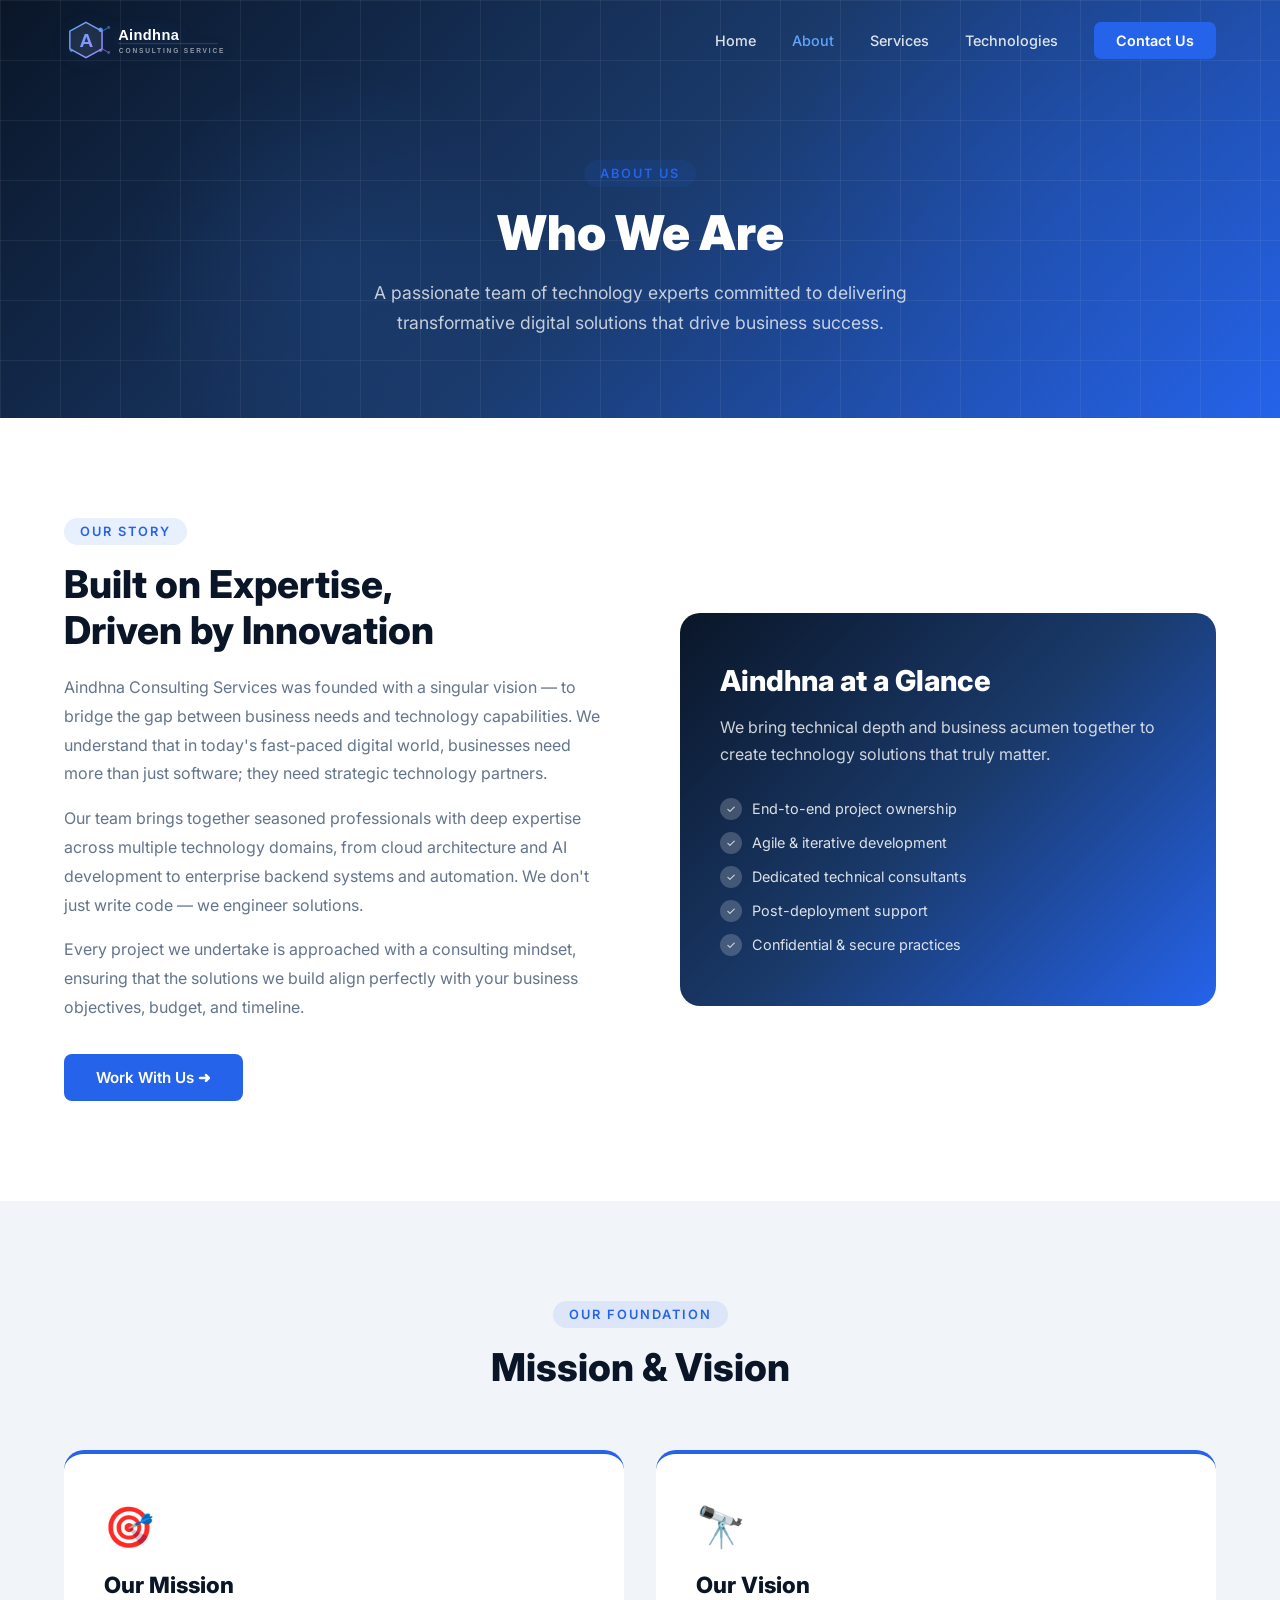
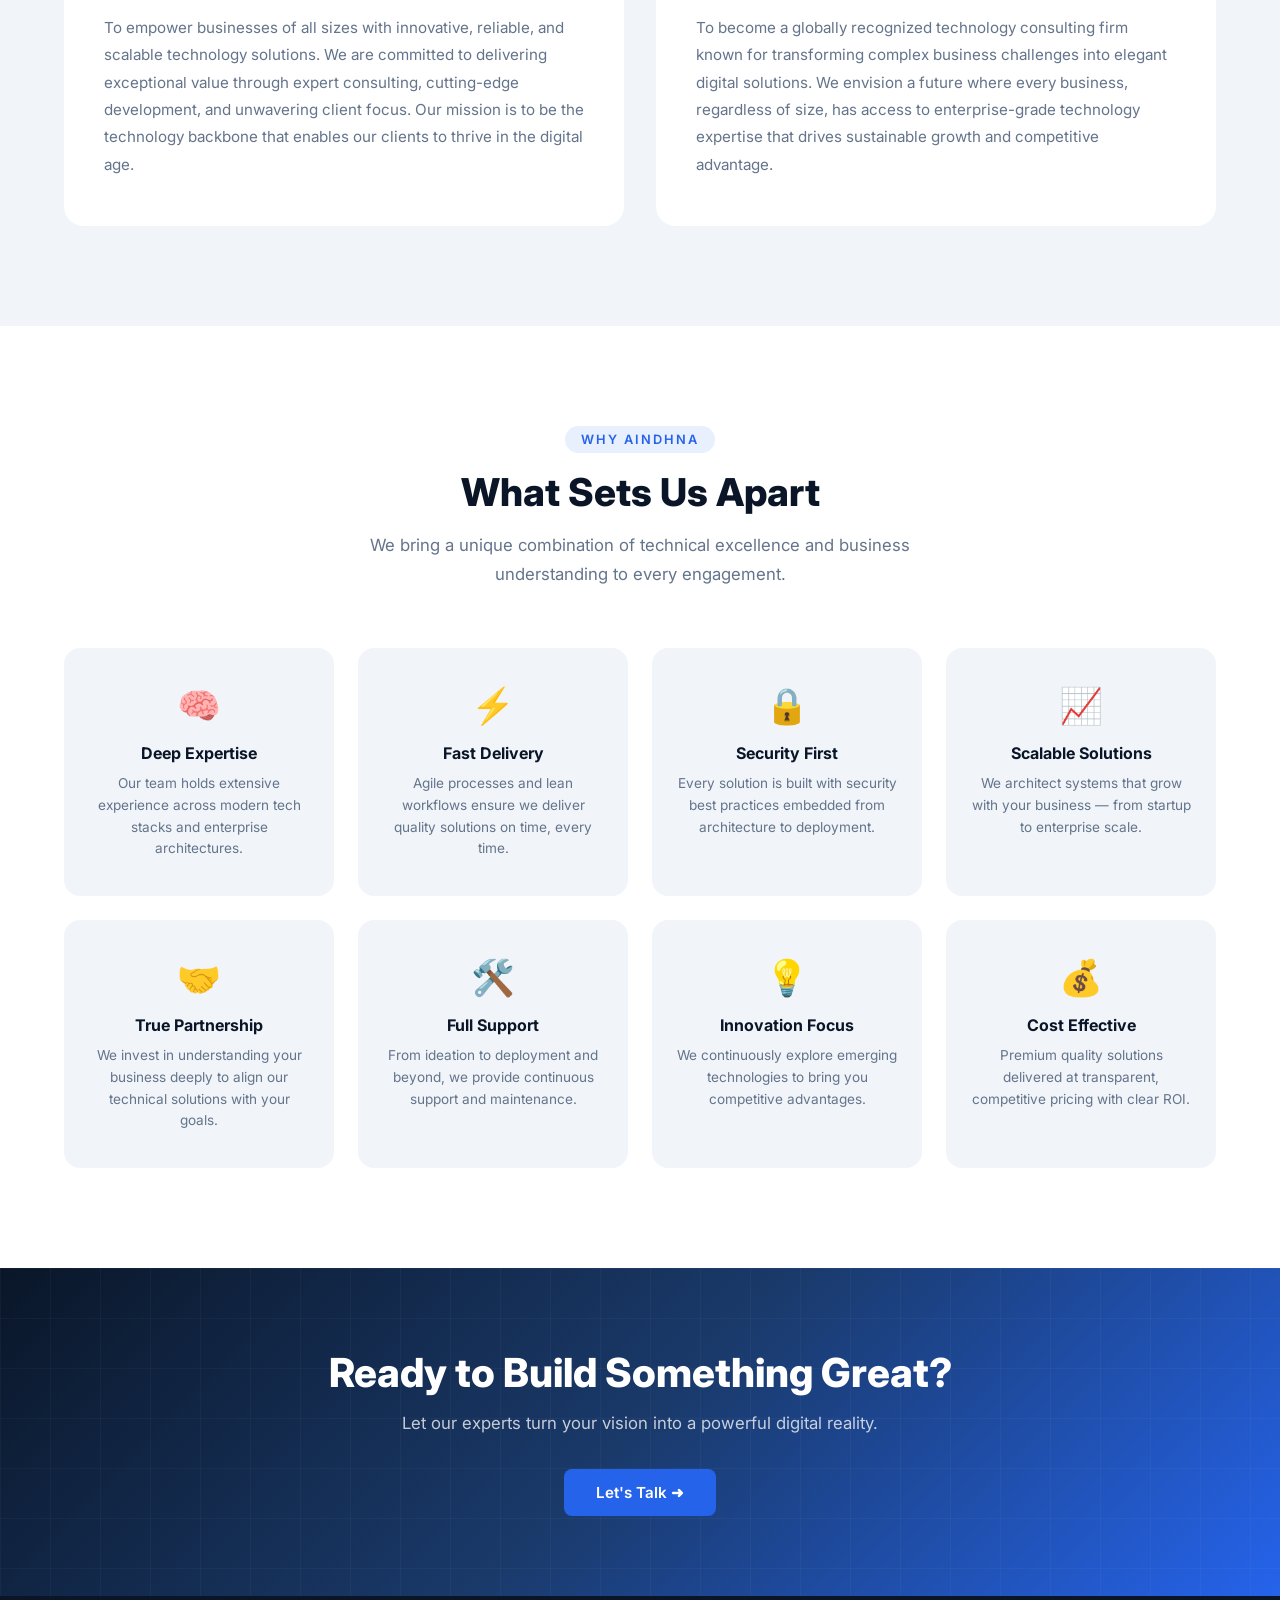
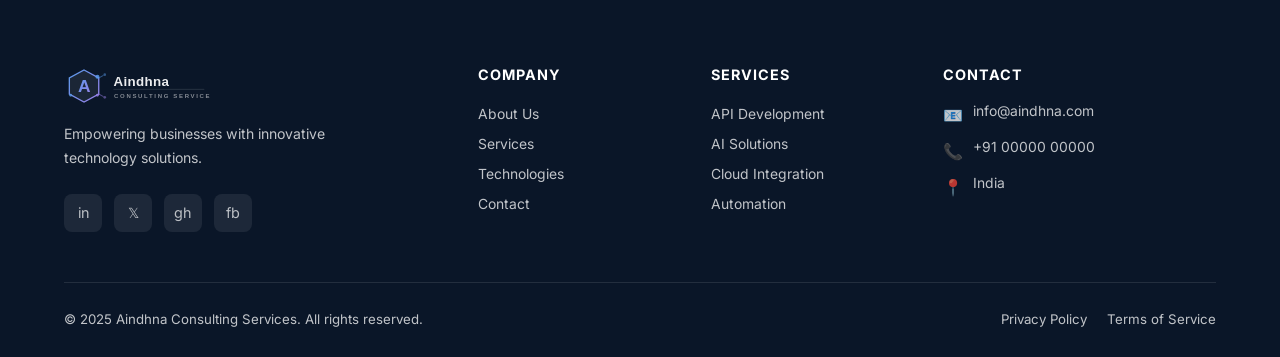
==== about.html @ 1a95ed6a "Deploy Aindhna website" ====
<!DOCTYPE html>
<html lang="en">
<head>
  <meta charset="UTF-8" />
  <meta name="viewport" content="width=device-width, initial-scale=1.0" />
  <title>About Us — Aindhna Consulting Services</title>
  <link rel="stylesheet" href="css/styles.css" />
  <link href="https://fonts.googleapis.com/css2?family=Inter:wght@400;500;600;700;800;900&display=swap" rel="stylesheet" />
</head>
<body>

<nav class="navbar" id="navbar">
  <div class="nav-container">
    <a href="index.html" class="logo">
      <img src="images/logo-white.svg" alt="Aindhna Consulting Services" class="logo-img" />
    </a>
    <ul class="nav-links">
      <li><a href="index.html">Home</a></li>
      <li><a href="about.html">About</a></li>
      <li><a href="services.html">Services</a></li>
      <li><a href="technologies.html">Technologies</a></li>
      <li><a href="contact.html" class="nav-cta">Contact Us</a></li>
    </ul>
    <div class="hamburger" id="hamburger"><span></span><span></span><span></span></div>
  </div>
</nav>

<div class="mobile-nav" id="mobileNav">
  <button class="mobile-close" id="mobileClose">✕</button>
  <a href="index.html">Home</a>
  <a href="about.html">About</a>
  <a href="services.html">Services</a>
  <a href="technologies.html">Technologies</a>
  <a href="contact.html">Contact Us</a>
</div>

<!-- Page Hero -->
<section class="page-hero">
  <div class="hero-bg"><div class="grid-overlay"></div></div>
  <div class="container">
    <div class="page-hero-content">
      <div class="section-tag">About Us</div>
      <h1>Who We Are</h1>
      <p>A passionate team of technology experts committed to delivering transformative digital solutions that drive business success.</p>
    </div>
  </div>
</section>

<!-- Company Overview -->
<section class="about-overview">
  <div class="container">
    <div class="overview-grid">
      <div class="overview-text fade-up">
        <div class="section-tag">Our Story</div>
        <h2 class="section-title">Built on Expertise,<br/>Driven by Innovation</h2>
        <p>Aindhna Consulting Services was founded with a singular vision — to bridge the gap between business needs and technology capabilities. We understand that in today's fast-paced digital world, businesses need more than just software; they need strategic technology partners.</p>
        <p>Our team brings together seasoned professionals with deep expertise across multiple technology domains, from cloud architecture and AI development to enterprise backend systems and automation. We don't just write code — we engineer solutions.</p>
        <p>Every project we undertake is approached with a consulting mindset, ensuring that the solutions we build align perfectly with your business objectives, budget, and timeline.</p>
        <div style="margin-top: 32px;">
          <a href="contact.html" class="btn-primary">Work With Us ➜</a>
        </div>
      </div>
      <div class="fade-up">
        <div class="about-img-card">
          <h3>Aindhna at a Glance</h3>
          <p>We bring technical depth and business acumen together to create technology solutions that truly matter.</p>
          <div class="about-features">
            <div class="about-feature"><div class="check">✓</div> End-to-end project ownership</div>
            <div class="about-feature"><div class="check">✓</div> Agile & iterative development</div>
            <div class="about-feature"><div class="check">✓</div> Dedicated technical consultants</div>
            <div class="about-feature"><div class="check">✓</div> Post-deployment support</div>
            <div class="about-feature"><div class="check">✓</div> Confidential & secure practices</div>
          </div>
        </div>
      </div>
    </div>
  </div>
</section>

<!-- Mission & Vision -->
<section class="mission-vision">
  <div class="container">
    <div class="section-header fade-up">
      <div class="section-tag">Our Foundation</div>
      <h2 class="section-title">Mission & Vision</h2>
    </div>
    <div class="mv-grid">
      <div class="mv-card fade-up">
        <div class="mv-icon">🎯</div>
        <h3>Our Mission</h3>
        <p>To empower businesses of all sizes with innovative, reliable, and scalable technology solutions. We are committed to delivering exceptional value through expert consulting, cutting-edge development, and unwavering client focus. Our mission is to be the technology backbone that enables our clients to thrive in the digital age.</p>
      </div>
      <div class="mv-card fade-up">
        <div class="mv-icon">🔭</div>
        <h3>Our Vision</h3>
        <p>To become a globally recognized technology consulting firm known for transforming complex business challenges into elegant digital solutions. We envision a future where every business, regardless of size, has access to enterprise-grade technology expertise that drives sustainable growth and competitive advantage.</p>
      </div>
    </div>
  </div>
</section>

<!-- Why Choose Us -->
<section class="why-choose">
  <div class="container">
    <div class="section-header fade-up">
      <div class="section-tag">Why Aindhna</div>
      <h2 class="section-title">What Sets Us Apart</h2>
      <p class="section-subtitle" style="margin:0 auto;">We bring a unique combination of technical excellence and business understanding to every engagement.</p>
    </div>
    <div class="why-grid">
      <div class="why-card fade-up">
        <div class="why-icon">🧠</div>
        <h4>Deep Expertise</h4>
        <p>Our team holds extensive experience across modern tech stacks and enterprise architectures.</p>
      </div>
      <div class="why-card fade-up">
        <div class="why-icon">⚡</div>
        <h4>Fast Delivery</h4>
        <p>Agile processes and lean workflows ensure we deliver quality solutions on time, every time.</p>
      </div>
      <div class="why-card fade-up">
        <div class="why-icon">🔒</div>
        <h4>Security First</h4>
        <p>Every solution is built with security best practices embedded from architecture to deployment.</p>
      </div>
      <div class="why-card fade-up">
        <div class="why-icon">📈</div>
        <h4>Scalable Solutions</h4>
        <p>We architect systems that grow with your business — from startup to enterprise scale.</p>
      </div>
      <div class="why-card fade-up">
        <div class="why-icon">🤝</div>
        <h4>True Partnership</h4>
        <p>We invest in understanding your business deeply to align our technical solutions with your goals.</p>
      </div>
      <div class="why-card fade-up">
        <div class="why-icon">🛠️</div>
        <h4>Full Support</h4>
        <p>From ideation to deployment and beyond, we provide continuous support and maintenance.</p>
      </div>
      <div class="why-card fade-up">
        <div class="why-icon">💡</div>
        <h4>Innovation Focus</h4>
        <p>We continuously explore emerging technologies to bring you competitive advantages.</p>
      </div>
      <div class="why-card fade-up">
        <div class="why-icon">💰</div>
        <h4>Cost Effective</h4>
        <p>Premium quality solutions delivered at transparent, competitive pricing with clear ROI.</p>
      </div>
    </div>
  </div>
</section>

<!-- CTA -->
<section class="cta-banner">
  <div class="container">
    <div class="cta-content fade-up">
      <h2>Ready to Build Something Great?</h2>
      <p>Let our experts turn your vision into a powerful digital reality.</p>
      <a href="contact.html" class="btn-primary" style="display:inline-flex; margin:0 auto;">Let's Talk ➜</a>
    </div>
  </div>
</section>

<footer class="footer">
  <div class="container">
    <div class="footer-grid">
      <div class="footer-brand">
        <img src="images/logo-white.svg" alt="Aindhna Consulting Services" class="footer-logo" />
        <p>Empowering businesses with innovative technology solutions.</p>
        <div class="social-links">
          <a href="#" class="social-link">in</a>
          <a href="#" class="social-link">𝕏</a>
          <a href="#" class="social-link">gh</a>
          <a href="#" class="social-link">fb</a>
        </div>
      </div>
      <div class="footer-col">
        <h4>Company</h4>
        <ul>
          <li><a href="about.html">About Us</a></li>
          <li><a href="services.html">Services</a></li>
          <li><a href="technologies.html">Technologies</a></li>
          <li><a href="contact.html">Contact</a></li>
        </ul>
      </div>
      <div class="footer-col">
        <h4>Services</h4>
        <ul>
          <li><a href="services.html">API Development</a></li>
          <li><a href="services.html">AI Solutions</a></li>
          <li><a href="services.html">Cloud Integration</a></li>
          <li><a href="services.html">Automation</a></li>
        </ul>
      </div>
      <div class="footer-col">
        <h4>Contact</h4>
        <div class="contact-info">
          <div class="contact-item"><span class="ci-icon">📧</span><span>info@aindhna.com</span></div>
          <div class="contact-item"><span class="ci-icon">📞</span><span>+91 00000 00000</span></div>
          <div class="contact-item"><span class="ci-icon">📍</span><span>India</span></div>
        </div>
      </div>
    </div>
    <div class="footer-bottom">
      <p>© 2025 Aindhna Consulting Services. All rights reserved.</p>
      <div class="footer-bottom-links">
        <a href="#">Privacy Policy</a>
        <a href="#">Terms of Service</a>
      </div>
    </div>
  </div>
</footer>

<script src="js/main.js"></script>
</body>
</html>
---- css/styles.css ----
/* ===================== GLOBAL ===================== */
* {
  margin: 0;
  padding: 0;
  box-sizing: border-box;
}

:root {
  --primary: #0a1628;
  --secondary: #1a3a6b;
  --accent: #2563eb;
  --accent-light: #3b82f6;
  --white: #ffffff;
  --light-gray: #f1f5f9;
  --text-gray: #64748b;
  --text-dark: #1e293b;
  --gradient: linear-gradient(135deg, #0a1628 0%, #1a3a6b 50%, #2563eb 100%);
}

html { scroll-behavior: smooth; }

body {
  font-family: 'Inter', 'Segoe UI', sans-serif;
  color: var(--text-dark);
  background: var(--white);
  overflow-x: hidden;
}

a { text-decoration: none; color: inherit; }
ul { list-style: none; }
img { max-width: 100%; }

.container {
  max-width: 1200px;
  margin: 0 auto;
  padding: 0 24px;
}

.section-tag {
  display: inline-block;
  background: rgba(37, 99, 235, 0.1);
  color: var(--accent);
  font-size: 0.8rem;
  font-weight: 600;
  letter-spacing: 2px;
  text-transform: uppercase;
  padding: 6px 16px;
  border-radius: 20px;
  margin-bottom: 16px;
}

.section-title {
  font-size: 2.4rem;
  font-weight: 800;
  color: var(--primary);
  line-height: 1.2;
  margin-bottom: 16px;
}

.section-subtitle {
  font-size: 1.05rem;
  color: var(--text-gray);
  max-width: 600px;
  line-height: 1.7;
}

.btn-primary {
  display: inline-flex;
  align-items: center;
  gap: 8px;
  background: var(--accent);
  color: var(--white);
  padding: 14px 32px;
  border-radius: 8px;
  font-weight: 600;
  font-size: 0.95rem;
  border: none;
  cursor: pointer;
  transition: all 0.3s ease;
}

.btn-primary:hover {
  background: var(--accent-light);
  transform: translateY(-2px);
  box-shadow: 0 8px 25px rgba(37, 99, 235, 0.35);
}

.btn-outline {
  display: inline-flex;
  align-items: center;
  gap: 8px;
  background: transparent;
  color: var(--white);
  padding: 14px 32px;
  border-radius: 8px;
  font-weight: 600;
  font-size: 0.95rem;
  border: 2px solid rgba(255,255,255,0.5);
  cursor: pointer;
  transition: all 0.3s ease;
}

.btn-outline:hover {
  background: rgba(255,255,255,0.1);
  border-color: var(--white);
}

/* ===================== NAVBAR ===================== */
.navbar {
  position: fixed;
  top: 0;
  width: 100%;
  z-index: 1000;
  padding: 18px 0;
  transition: all 0.4s ease;
  background: transparent;
}

.navbar.scrolled {
  background: rgba(10, 22, 40, 0.97);
  backdrop-filter: blur(20px);
  padding: 12px 0;
  box-shadow: 0 4px 30px rgba(0,0,0,0.3);
}

.nav-container {
  max-width: 1200px;
  margin: 0 auto;
  padding: 0 24px;
  display: flex;
  align-items: center;
  justify-content: space-between;
}

.logo {
  display: flex;
  align-items: center;
  gap: 12px;
}

.logo-img {
  height: 44px;
  width: auto;
  display: block;
  filter: drop-shadow(0 2px 8px rgba(37,99,235,0.25));
  transition: transform 0.3s ease;
}

.logo-img:hover {
  transform: scale(1.04);
}

.footer-logo {
  height: 40px;
  width: auto;
  display: block;
  margin-bottom: 16px;
  opacity: 0.92;
}

.logo-icon {
  width: 42px;
  height: 42px;
  background: var(--gradient);
  border-radius: 10px;
  display: flex;
  align-items: center;
  justify-content: center;
  font-size: 1.3rem;
  font-weight: 900;
  color: white;
}

.logo-text {
  display: flex;
  flex-direction: column;
}

.logo-name {
  font-size: 1.15rem;
  font-weight: 800;
  color: var(--white);
  letter-spacing: 0.5px;
}

.logo-tagline {
  font-size: 0.65rem;
  color: rgba(255,255,255,0.6);
  letter-spacing: 1.5px;
  text-transform: uppercase;
}

.nav-links {
  display: flex;
  align-items: center;
  gap: 36px;
}

.nav-links a {
  color: rgba(255,255,255,0.85);
  font-size: 0.9rem;
  font-weight: 500;
  position: relative;
  transition: color 0.3s;
}

.nav-links a::after {
  content: '';
  position: absolute;
  bottom: -4px;
  left: 0;
  width: 0;
  height: 2px;
  background: var(--accent-light);
  transition: width 0.3s;
}

.nav-links a:hover { color: var(--white); }
.nav-links a:hover::after { width: 100%; }

.nav-cta {
  background: var(--accent);
  color: var(--white) !important;
  padding: 10px 22px;
  border-radius: 7px;
  font-weight: 600 !important;
  transition: all 0.3s ease !important;
}

.nav-cta:hover {
  background: var(--accent-light);
  transform: translateY(-1px);
}

.nav-cta::after { display: none !important; }

.hamburger {
  display: none;
  flex-direction: column;
  gap: 5px;
  cursor: pointer;
  padding: 4px;
}

.hamburger span {
  width: 24px;
  height: 2px;
  background: var(--white);
  border-radius: 2px;
  transition: all 0.3s;
}

/* ===================== HERO ===================== */
.hero {
  min-height: 100vh;
  background: var(--gradient);
  display: flex;
  align-items: center;
  position: relative;
  overflow: hidden;
  padding: 120px 0 80px;
}

.hero-bg {
  position: absolute;
  inset: 0;
  overflow: hidden;
}

.hero-bg::before {
  content: '';
  position: absolute;
  width: 600px;
  height: 600px;
  background: radial-gradient(circle, rgba(37,99,235,0.15) 0%, transparent 70%);
  top: -100px;
  right: -100px;
  border-radius: 50%;
}

.hero-bg::after {
  content: '';
  position: absolute;
  width: 400px;
  height: 400px;
  background: radial-gradient(circle, rgba(59,130,246,0.1) 0%, transparent 70%);
  bottom: -50px;
  left: 10%;
  border-radius: 50%;
}

.grid-overlay {
  position: absolute;
  inset: 0;
  background-image: linear-gradient(rgba(255,255,255,0.03) 1px, transparent 1px),
                    linear-gradient(90deg, rgba(255,255,255,0.03) 1px, transparent 1px);
  background-size: 60px 60px;
}

.hero-content {
  position: relative;
  z-index: 2;
  display: grid;
  grid-template-columns: 1fr 1fr;
  gap: 60px;
  align-items: center;
}

.hero-badge {
  display: inline-flex;
  align-items: center;
  gap: 8px;
  background: rgba(255,255,255,0.1);
  border: 1px solid rgba(255,255,255,0.2);
  color: rgba(255,255,255,0.9);
  padding: 8px 18px;
  border-radius: 30px;
  font-size: 0.82rem;
  font-weight: 500;
  margin-bottom: 28px;
  backdrop-filter: blur(10px);
}

.hero-badge span { color: #60a5fa; }

.hero-title {
  font-size: 3.5rem;
  font-weight: 900;
  color: var(--white);
  line-height: 1.1;
  margin-bottom: 24px;
}

.hero-title .highlight {
  background: linear-gradient(135deg, #60a5fa, #a78bfa);
  -webkit-background-clip: text;
  -webkit-text-fill-color: transparent;
  background-clip: text;
}

.hero-description {
  font-size: 1.1rem;
  color: rgba(255,255,255,0.75);
  line-height: 1.8;
  margin-bottom: 40px;
  max-width: 520px;
}

.hero-buttons {
  display: flex;
  gap: 16px;
  flex-wrap: wrap;
}

.hero-stats {
  display: grid;
  grid-template-columns: repeat(3, 1fr);
  gap: 24px;
  margin-top: 56px;
}

.stat-card {
  background: rgba(255,255,255,0.07);
  border: 1px solid rgba(255,255,255,0.12);
  border-radius: 14px;
  padding: 24px 20px;
  text-align: center;
  backdrop-filter: blur(10px);
  transition: transform 0.3s;
}

.stat-card:hover { transform: translateY(-4px); }

.stat-number {
  font-size: 2rem;
  font-weight: 800;
  color: var(--white);
  margin-bottom: 6px;
}

.stat-label {
  font-size: 0.8rem;
  color: rgba(255,255,255,0.6);
  text-transform: uppercase;
  letter-spacing: 1px;
}

.hero-visual {
  display: flex;
  justify-content: center;
  align-items: center;
}

.hero-card {
  background: rgba(255,255,255,0.07);
  border: 1px solid rgba(255,255,255,0.15);
  border-radius: 20px;
  padding: 40px;
  backdrop-filter: blur(20px);
  width: 100%;
  max-width: 420px;
}

.tech-grid {
  display: grid;
  grid-template-columns: repeat(3, 1fr);
  gap: 16px;
}

.tech-item {
  background: rgba(255,255,255,0.08);
  border-radius: 12px;
  padding: 18px 12px;
  text-align: center;
  transition: all 0.3s;
  cursor: default;
}

.tech-item:hover {
  background: rgba(37,99,235,0.3);
  transform: translateY(-3px);
}

.tech-item .icon { font-size: 1.8rem; margin-bottom: 8px; }

.tech-item span {
  display: block;
  font-size: 0.72rem;
  color: rgba(255,255,255,0.7);
  font-weight: 500;
}

/* ===================== SERVICES PREVIEW ===================== */
.services-preview {
  padding: 100px 0;
  background: var(--light-gray);
}

.section-header {
  text-align: center;
  margin-bottom: 60px;
}

.section-header .section-subtitle {
  margin: 0 auto;
}

.services-grid {
  display: grid;
  grid-template-columns: repeat(3, 1fr);
  gap: 28px;
}

.service-card {
  background: var(--white);
  border-radius: 16px;
  padding: 36px 30px;
  transition: all 0.3s ease;
  border: 1px solid rgba(0,0,0,0.06);
  position: relative;
  overflow: hidden;
}

.service-card::before {
  content: '';
  position: absolute;
  top: 0;
  left: 0;
  right: 0;
  height: 3px;
  background: var(--gradient);
  transform: scaleX(0);
  transition: transform 0.3s;
}

.service-card:hover {
  transform: translateY(-6px);
  box-shadow: 0 20px 50px rgba(0,0,0,0.1);
}

.service-card:hover::before { transform: scaleX(1); }

.service-icon {
  width: 60px;
  height: 60px;
  background: rgba(37,99,235,0.1);
  border-radius: 14px;
  display: flex;
  align-items: center;
  justify-content: center;
  font-size: 1.6rem;
  margin-bottom: 22px;
  transition: all 0.3s;
}

.service-card:hover .service-icon {
  background: var(--accent);
  transform: scale(1.05);
}

.service-card h3 {
  font-size: 1.15rem;
  font-weight: 700;
  color: var(--primary);
  margin-bottom: 12px;
}

.service-card p {
  font-size: 0.9rem;
  color: var(--text-gray);
  line-height: 1.7;
}

/* ===================== ABOUT STRIP ===================== */
.about-strip {
  padding: 100px 0;
  background: var(--white);
}

.about-grid {
  display: grid;
  grid-template-columns: 1fr 1fr;
  gap: 80px;
  align-items: center;
}

.about-visual {
  position: relative;
}

.about-img-card {
  background: var(--gradient);
  border-radius: 20px;
  padding: 50px 40px;
  color: var(--white);
}

.about-img-card h3 {
  font-size: 1.8rem;
  font-weight: 800;
  margin-bottom: 16px;
}

.about-img-card p {
  color: rgba(255,255,255,0.8);
  line-height: 1.7;
  margin-bottom: 30px;
}

.about-features {
  display: flex;
  flex-direction: column;
  gap: 12px;
}

.about-feature {
  display: flex;
  align-items: center;
  gap: 10px;
  font-size: 0.9rem;
  color: rgba(255,255,255,0.85);
}

.about-feature .check {
  width: 22px;
  height: 22px;
  background: rgba(255,255,255,0.2);
  border-radius: 50%;
  display: flex;
  align-items: center;
  justify-content: center;
  font-size: 0.7rem;
  flex-shrink: 0;
}

.about-content .section-subtitle { max-width: 100%; }

.values-grid {
  display: grid;
  grid-template-columns: 1fr 1fr;
  gap: 20px;
  margin-top: 36px;
}

.value-card {
  background: var(--light-gray);
  border-radius: 12px;
  padding: 22px 20px;
  border-left: 3px solid var(--accent);
}

.value-card h4 {
  font-size: 0.95rem;
  font-weight: 700;
  color: var(--primary);
  margin-bottom: 6px;
}

.value-card p {
  font-size: 0.82rem;
  color: var(--text-gray);
  line-height: 1.6;
}

/* ===================== CTA BANNER ===================== */
.cta-banner {
  padding: 80px 0;
  background: var(--gradient);
  text-align: center;
  position: relative;
  overflow: hidden;
}

.cta-banner::before {
  content: '';
  position: absolute;
  inset: 0;
  background-image: linear-gradient(rgba(255,255,255,0.03) 1px, transparent 1px),
                    linear-gradient(90deg, rgba(255,255,255,0.03) 1px, transparent 1px);
  background-size: 50px 50px;
}

.cta-content { position: relative; z-index: 2; }

.cta-banner h2 {
  font-size: 2.5rem;
  font-weight: 800;
  color: var(--white);
  margin-bottom: 16px;
}

.cta-banner p {
  color: rgba(255,255,255,0.75);
  font-size: 1.05rem;
  margin-bottom: 36px;
}

/* ===================== FOOTER ===================== */
.footer {
  background: var(--primary);
  color: rgba(255,255,255,0.75);
  padding: 70px 0 30px;
}

.footer-grid {
  display: grid;
  grid-template-columns: 2fr 1fr 1fr 1.5fr;
  gap: 50px;
  margin-bottom: 50px;
}

.footer-brand .logo-name { font-size: 1.2rem; margin-bottom: 4px; display: block; }
.footer-brand .logo-tagline { display: block; margin-bottom: 16px; }

.footer-brand p {
  font-size: 0.88rem;
  line-height: 1.7;
  max-width: 280px;
  margin-bottom: 24px;
}

.social-links {
  display: flex;
  gap: 12px;
}

.social-link {
  width: 38px;
  height: 38px;
  background: rgba(255,255,255,0.08);
  border-radius: 8px;
  display: flex;
  align-items: center;
  justify-content: center;
  font-size: 0.9rem;
  transition: all 0.3s;
  color: rgba(255,255,255,0.7);
}

.social-link:hover {
  background: var(--accent);
  color: white;
  transform: translateY(-2px);
}

.footer-col h4 {
  font-size: 0.9rem;
  font-weight: 700;
  color: var(--white);
  margin-bottom: 20px;
  text-transform: uppercase;
  letter-spacing: 1px;
}

.footer-col ul { display: flex; flex-direction: column; gap: 10px; }

.footer-col ul li a {
  font-size: 0.87rem;
  transition: color 0.3s;
}

.footer-col ul li a:hover { color: var(--accent-light); }

.contact-info { display: flex; flex-direction: column; gap: 14px; }

.contact-item {
  display: flex;
  align-items: flex-start;
  gap: 10px;
  font-size: 0.87rem;
}

.contact-item .ci-icon {
  font-size: 1rem;
  margin-top: 2px;
  flex-shrink: 0;
}

.footer-bottom {
  border-top: 1px solid rgba(255,255,255,0.1);
  padding-top: 28px;
  display: flex;
  justify-content: space-between;
  align-items: center;
  flex-wrap: wrap;
  gap: 12px;
}

.footer-bottom p { font-size: 0.83rem; }

.footer-bottom-links {
  display: flex;
  gap: 20px;
}

.footer-bottom-links a {
  font-size: 0.83rem;
  transition: color 0.3s;
}

.footer-bottom-links a:hover { color: var(--accent-light); }

/* ===================== PAGE HERO (inner pages) ===================== */
.page-hero {
  padding: 160px 0 80px;
  background: var(--gradient);
  text-align: center;
  position: relative;
  overflow: hidden;
}

.page-hero::before {
  content: '';
  position: absolute;
  inset: 0;
  background-image: linear-gradient(rgba(255,255,255,0.03) 1px, transparent 1px),
                    linear-gradient(90deg, rgba(255,255,255,0.03) 1px, transparent 1px);
  background-size: 60px 60px;
}

.page-hero-content { position: relative; z-index: 2; }

.page-hero h1 {
  font-size: 3rem;
  font-weight: 900;
  color: var(--white);
  margin-bottom: 16px;
}

.page-hero p {
  font-size: 1.1rem;
  color: rgba(255,255,255,0.75);
  max-width: 580px;
  margin: 0 auto;
  line-height: 1.7;
}

/* ===================== ABOUT PAGE ===================== */
.about-overview {
  padding: 100px 0;
  background: var(--white);
}

.overview-grid {
  display: grid;
  grid-template-columns: 1fr 1fr;
  gap: 80px;
  align-items: center;
}

.overview-text h2 { margin-bottom: 20px; }
.overview-text p { color: var(--text-gray); line-height: 1.8; margin-bottom: 16px; }

.mission-vision {
  padding: 100px 0;
  background: var(--light-gray);
}

.mv-grid {
  display: grid;
  grid-template-columns: 1fr 1fr;
  gap: 32px;
}

.mv-card {
  background: var(--white);
  border-radius: 20px;
  padding: 48px 40px;
  border-top: 4px solid var(--accent);
}

.mv-card .mv-icon {
  font-size: 2.5rem;
  margin-bottom: 20px;
}

.mv-card h3 {
  font-size: 1.4rem;
  font-weight: 800;
  color: var(--primary);
  margin-bottom: 16px;
}

.mv-card p {
  color: var(--text-gray);
  line-height: 1.8;
  font-size: 0.95rem;
}

.why-choose {
  padding: 100px 0;
  background: var(--white);
}

.why-grid {
  display: grid;
  grid-template-columns: repeat(4, 1fr);
  gap: 24px;
  margin-top: 50px;
}

.why-card {
  text-align: center;
  padding: 36px 24px;
  border-radius: 16px;
  background: var(--light-gray);
  transition: all 0.3s;
}

.why-card:hover {
  background: var(--primary);
  color: white;
  transform: translateY(-5px);
}

.why-card:hover h4, .why-card:hover p { color: rgba(255,255,255,0.9); }

.why-icon { font-size: 2.2rem; margin-bottom: 16px; }
.why-card h4 { font-size: 1rem; font-weight: 700; color: var(--primary); margin-bottom: 10px; }
.why-card p { font-size: 0.85rem; color: var(--text-gray); line-height: 1.6; }

/* ===================== SERVICES PAGE ===================== */
.services-full {
  padding: 100px 0;
  background: var(--white);
}

.services-full-grid {
  display: grid;
  grid-template-columns: repeat(2, 1fr);
  gap: 32px;
  margin-top: 60px;
}

.service-full-card {
  background: var(--light-gray);
  border-radius: 20px;
  padding: 44px 40px;
  transition: all 0.3s;
  border: 1px solid transparent;
}

.service-full-card:hover {
  background: var(--white);
  border-color: rgba(37,99,235,0.2);
  box-shadow: 0 20px 60px rgba(0,0,0,0.08);
  transform: translateY(-5px);
}

.sfc-icon {
  width: 70px;
  height: 70px;
  background: var(--gradient);
  border-radius: 16px;
  display: flex;
  align-items: center;
  justify-content: center;
  font-size: 1.8rem;
  margin-bottom: 24px;
}

.service-full-card h3 {
  font-size: 1.25rem;
  font-weight: 700;
  color: var(--primary);
  margin-bottom: 14px;
}

.service-full-card p {
  color: var(--text-gray);
  line-height: 1.75;
  margin-bottom: 20px;
  font-size: 0.92rem;
}

.service-tags { display: flex; flex-wrap: wrap; gap: 8px; }

.service-tag {
  background: rgba(37,99,235,0.1);
  color: var(--accent);
  padding: 5px 13px;
  border-radius: 20px;
  font-size: 0.78rem;
  font-weight: 600;
}

/* ===================== TECHNOLOGIES PAGE ===================== */
.tech-section {
  padding: 100px 0;
  background: var(--white);
}

.tech-categories {
  display: flex;
  flex-direction: column;
  gap: 60px;
  margin-top: 60px;
}

.tech-category h3 {
  font-size: 1.1rem;
  font-weight: 700;
  color: var(--primary);
  margin-bottom: 24px;
  display: flex;
  align-items: center;
  gap: 10px;
}

.tech-category h3::after {
  content: '';
  flex: 1;
  height: 1px;
  background: rgba(0,0,0,0.1);
}

.tech-cards {
  display: grid;
  grid-template-columns: repeat(5, 1fr);
  gap: 20px;
}

.tech-card {
  background: var(--light-gray);
  border-radius: 14px;
  padding: 28px 20px;
  text-align: center;
  transition: all 0.3s;
  border: 2px solid transparent;
  cursor: default;
}

.tech-card:hover {
  border-color: var(--accent);
  background: white;
  transform: translateY(-4px);
  box-shadow: 0 12px 30px rgba(37,99,235,0.12);
}

.tech-card .t-icon { font-size: 2.2rem; margin-bottom: 10px; }

.tech-card h4 {
  font-size: 0.9rem;
  font-weight: 700;
  color: var(--primary);
  margin-bottom: 6px;
}

.tech-card p {
  font-size: 0.75rem;
  color: var(--text-gray);
}

/* ===================== CONTACT PAGE ===================== */
.contact-section {
  padding: 100px 0;
  background: var(--light-gray);
}

.contact-grid {
  display: grid;
  grid-template-columns: 1fr 1.6fr;
  gap: 60px;
  align-items: start;
}

.contact-info-panel h2 { margin-bottom: 16px; }
.contact-info-panel p { color: var(--text-gray); line-height: 1.75; margin-bottom: 40px; }

.info-cards { display: flex; flex-direction: column; gap: 20px; }

.info-card {
  background: var(--white);
  border-radius: 14px;
  padding: 22px 24px;
  display: flex;
  align-items: flex-start;
  gap: 16px;
}

.info-card-icon {
  width: 46px;
  height: 46px;
  background: rgba(37,99,235,0.1);
  border-radius: 10px;
  display: flex;
  align-items: center;
  justify-content: center;
  font-size: 1.2rem;
  flex-shrink: 0;
}

.info-card-text h4 {
  font-size: 0.85rem;
  font-weight: 600;
  color: var(--text-gray);
  text-transform: uppercase;
  letter-spacing: 1px;
  margin-bottom: 4px;
}

.info-card-text p {
  font-size: 0.95rem;
  color: var(--primary);
  font-weight: 600;
  margin: 0;
}

.contact-form-panel {
  background: var(--white);
  border-radius: 20px;
  padding: 48px 44px;
  box-shadow: 0 10px 40px rgba(0,0,0,0.07);
}

.contact-form-panel h3 {
  font-size: 1.5rem;
  font-weight: 800;
  color: var(--primary);
  margin-bottom: 8px;
}

.contact-form-panel > p {
  color: var(--text-gray);
  font-size: 0.9rem;
  margin-bottom: 32px;
}

.form-row {
  display: grid;
  grid-template-columns: 1fr 1fr;
  gap: 20px;
}

.form-group {
  display: flex;
  flex-direction: column;
  gap: 7px;
  margin-bottom: 20px;
}

.form-group label {
  font-size: 0.85rem;
  font-weight: 600;
  color: var(--text-dark);
}

.form-group input,
.form-group select,
.form-group textarea {
  padding: 13px 16px;
  border: 1.5px solid #e2e8f0;
  border-radius: 9px;
  font-size: 0.92rem;
  color: var(--text-dark);
  background: var(--white);
  transition: border-color 0.3s;
  font-family: inherit;
  outline: none;
}

.form-group input:focus,
.form-group select:focus,
.form-group textarea:focus {
  border-color: var(--accent);
  box-shadow: 0 0 0 3px rgba(37,99,235,0.08);
}

.form-group textarea { resize: vertical; min-height: 130px; }

.form-submit {
  width: 100%;
  padding: 15px;
  background: var(--gradient);
  color: var(--white);
  border: none;
  border-radius: 9px;
  font-size: 1rem;
  font-weight: 700;
  cursor: pointer;
  transition: all 0.3s;
  margin-top: 8px;
}

.form-submit:hover {
  transform: translateY(-2px);
  box-shadow: 0 8px 25px rgba(37,99,235,0.35);
}

.success-msg {
  display: none;
  background: rgba(22,163,74,0.1);
  border: 1px solid rgba(22,163,74,0.3);
  color: #16a34a;
  padding: 14px 18px;
  border-radius: 9px;
  font-weight: 600;
  margin-top: 16px;
  text-align: center;
}

/* ===================== RESPONSIVE ===================== */
@media (max-width: 1024px) {
  .hero-content { grid-template-columns: 1fr; text-align: center; }
  .hero-visual { display: none; }
  .hero-description { margin: 0 auto 40px; }
  .hero-buttons { justify-content: center; }
  .hero-stats { max-width: 500px; margin: 56px auto 0; }
  .services-grid { grid-template-columns: repeat(2, 1fr); }
  .about-grid { grid-template-columns: 1fr; gap: 48px; }
  .footer-grid { grid-template-columns: 1fr 1fr; }
  .why-grid { grid-template-columns: repeat(2, 1fr); }
  .tech-cards { grid-template-columns: repeat(3, 1fr); }
  .contact-grid { grid-template-columns: 1fr; }
}

@media (max-width: 768px) {
  .nav-links { display: none; }
  .hamburger { display: flex; }
  .section-title { font-size: 1.9rem; }
  .hero-title { font-size: 2.5rem; }
  .services-grid { grid-template-columns: 1fr; }
  .services-full-grid { grid-template-columns: 1fr; }
  .mv-grid { grid-template-columns: 1fr; }
  .overview-grid { grid-template-columns: 1fr; }
  .form-row { grid-template-columns: 1fr; }
  .footer-grid { grid-template-columns: 1fr; gap: 36px; }
  .footer-bottom { flex-direction: column; text-align: center; }
  .tech-cards { grid-template-columns: repeat(2, 1fr); }
  .hero-stats { grid-template-columns: 1fr 1fr; }
}

/* Mobile Nav */
.mobile-nav {
  display: none;
  position: fixed;
  top: 0;
  left: 0;
  right: 0;
  bottom: 0;
  background: rgba(10,22,40,0.98);
  z-index: 999;
  flex-direction: column;
  align-items: center;
  justify-content: center;
  gap: 32px;
}

.mobile-nav.active { display: flex; }

.mobile-nav a {
  color: var(--white);
  font-size: 1.4rem;
  font-weight: 600;
  transition: color 0.3s;
}

.mobile-nav a:hover { color: var(--accent-light); }

.mobile-close {
  position: absolute;
  top: 24px;
  right: 24px;
  background: none;
  border: none;
  color: white;
  font-size: 1.8rem;
  cursor: pointer;
}

/* Scroll animations */
.fade-up {
  opacity: 0;
  transform: translateY(30px);
  transition: all 0.6s ease;
}

.fade-up.visible {
  opacity: 1;
  transform: translateY(0);
}
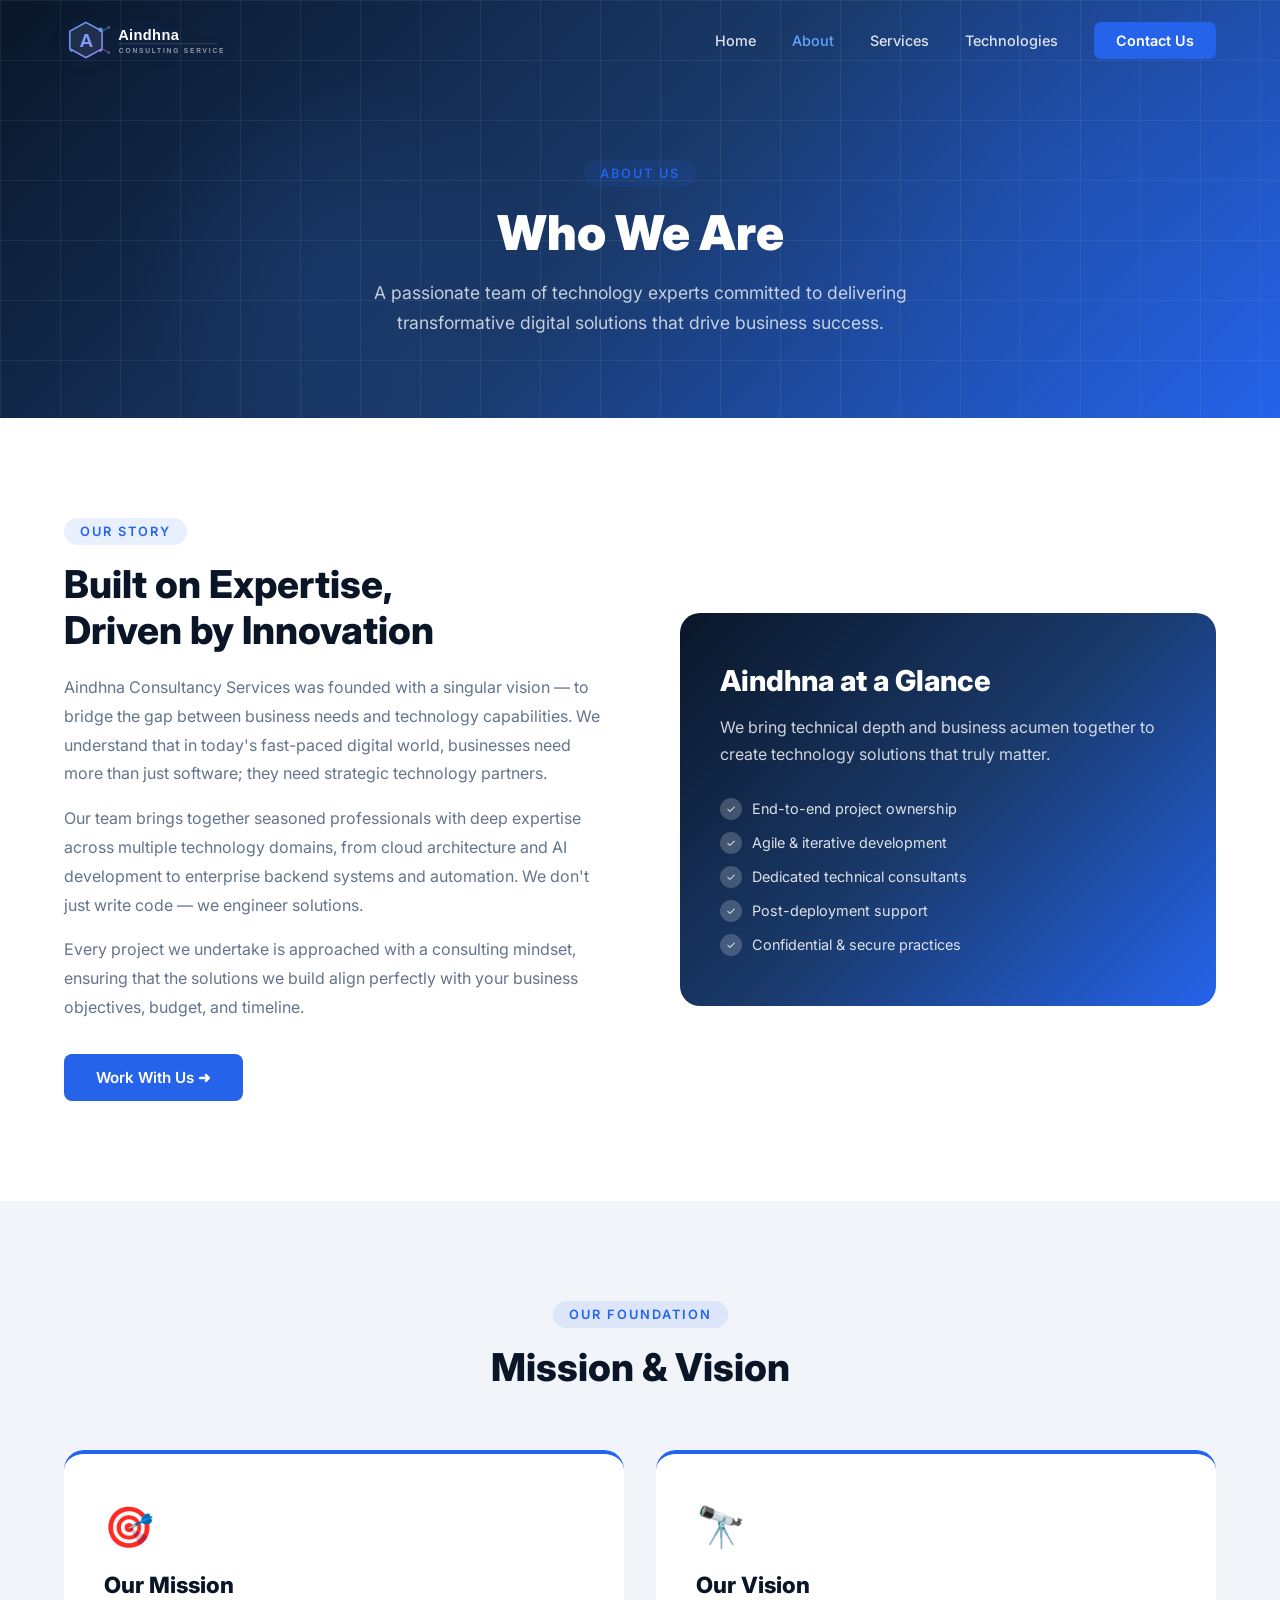
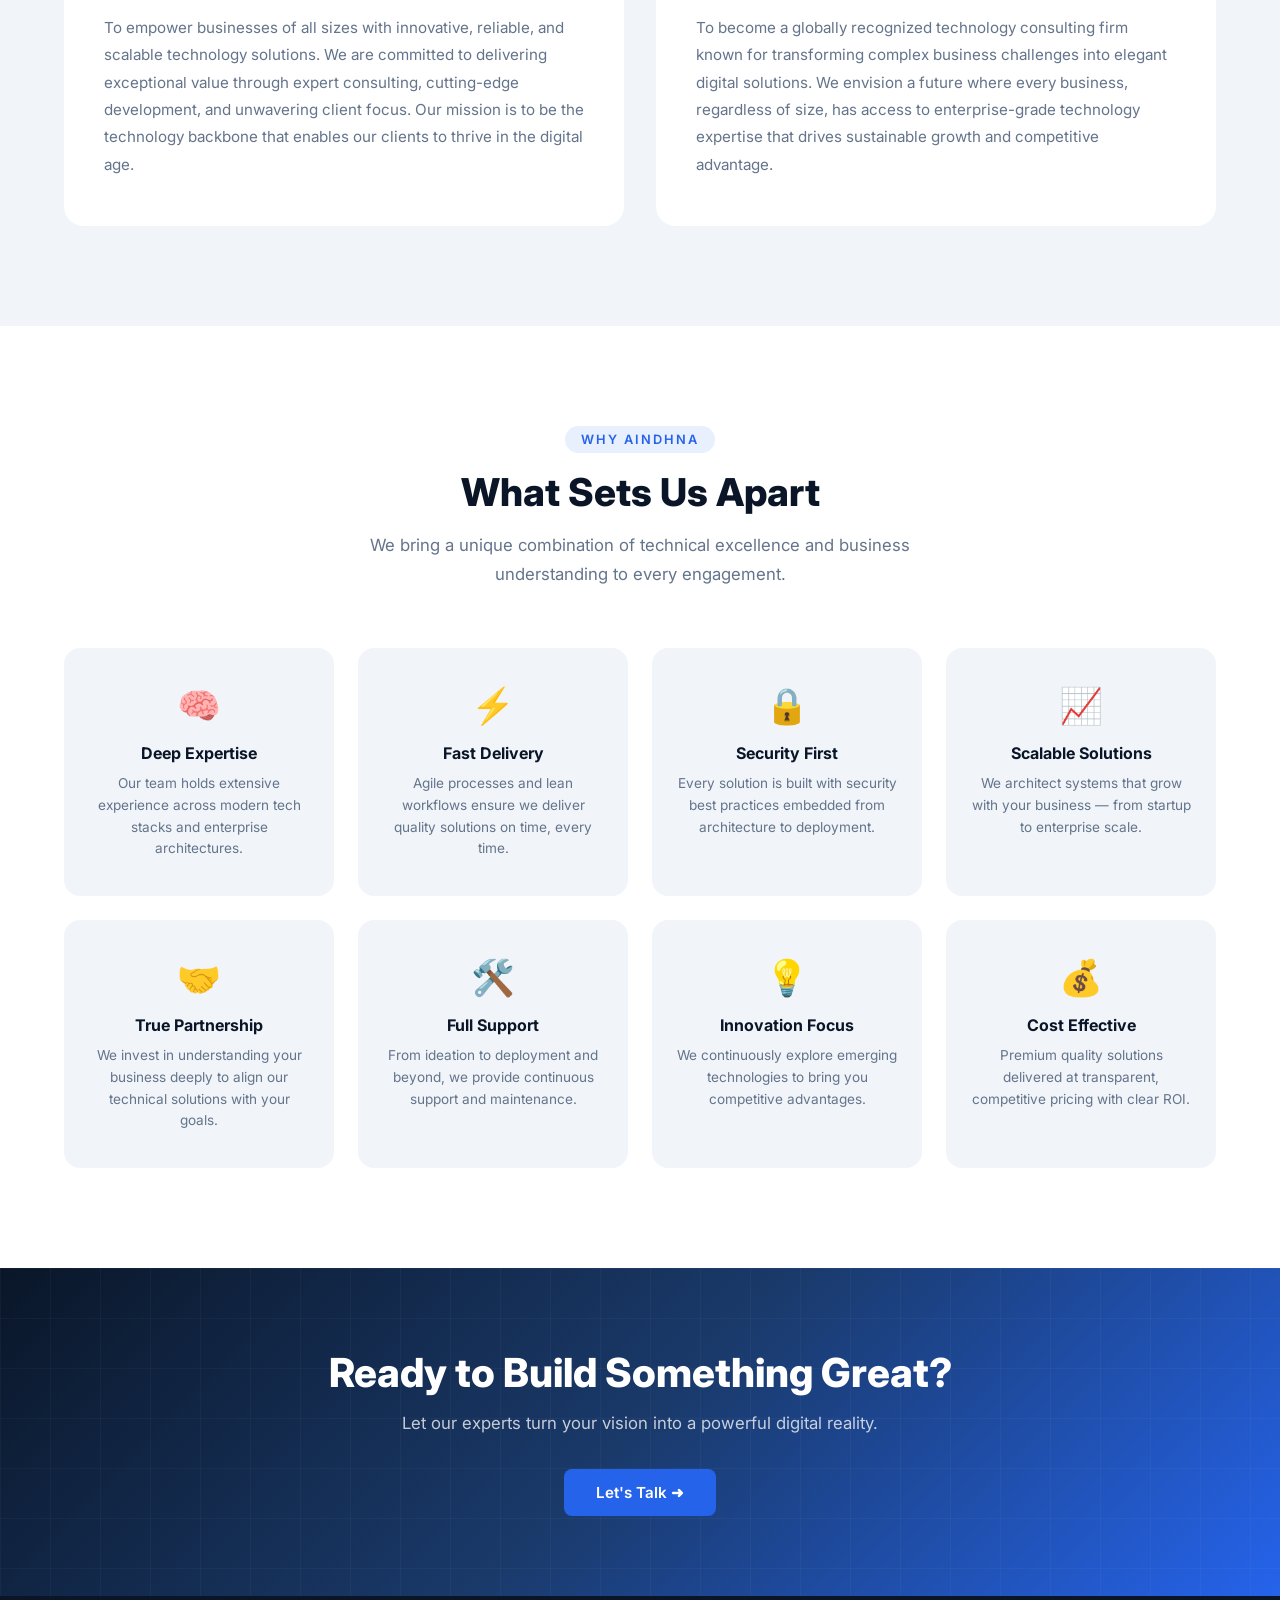
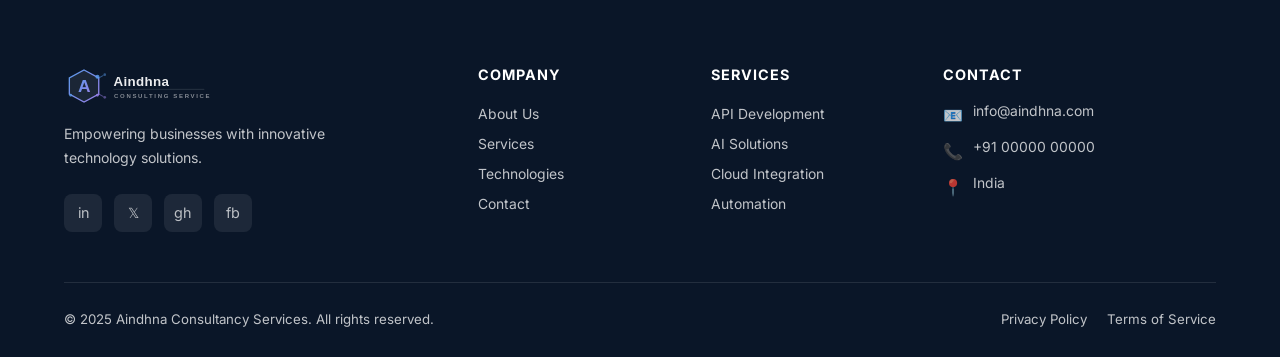
==== commit ba1ad2f1: "Update branding to Aindhna Consultancy Services" ====
--- a/about.html
+++ b/about.html
@@ -3,7 +3,7 @@
 <head>
   <meta charset="UTF-8" />
   <meta name="viewport" content="width=device-width, initial-scale=1.0" />
-  <title>About Us — Aindhna Consulting Services</title>
+  <title>About Us — Aindhna Consultancy Services</title>
   <link rel="stylesheet" href="css/styles.css" />
   <link href="https://fonts.googleapis.com/css2?family=Inter:wght@400;500;600;700;800;900&display=swap" rel="stylesheet" />
 </head>
@@ -12,7 +12,7 @@
 <nav class="navbar" id="navbar">
   <div class="nav-container">
     <a href="index.html" class="logo">
-      <img src="images/logo-white.svg" alt="Aindhna Consulting Services" class="logo-img" />
+      <img src="images/logo-white.svg" alt="Aindhna Consultancy Services" class="logo-img" />
     </a>
     <ul class="nav-links">
       <li><a href="index.html">Home</a></li>
@@ -53,7 +53,7 @@
       <div class="overview-text fade-up">
         <div class="section-tag">Our Story</div>
         <h2 class="section-title">Built on Expertise,<br/>Driven by Innovation</h2>
-        <p>Aindhna Consulting Services was founded with a singular vision — to bridge the gap between business needs and technology capabilities. We understand that in today's fast-paced digital world, businesses need more than just software; they need strategic technology partners.</p>
+        <p>Aindhna Consultancy Services was founded with a singular vision — to bridge the gap between business needs and technology capabilities. We understand that in today's fast-paced digital world, businesses need more than just software; they need strategic technology partners.</p>
         <p>Our team brings together seasoned professionals with deep expertise across multiple technology domains, from cloud architecture and AI development to enterprise backend systems and automation. We don't just write code — we engineer solutions.</p>
         <p>Every project we undertake is approached with a consulting mindset, ensuring that the solutions we build align perfectly with your business objectives, budget, and timeline.</p>
         <div style="margin-top: 32px;">
@@ -167,7 +167,7 @@
   <div class="container">
     <div class="footer-grid">
       <div class="footer-brand">
-        <img src="images/logo-white.svg" alt="Aindhna Consulting Services" class="footer-logo" />
+        <img src="images/logo-white.svg" alt="Aindhna Consultancy Services" class="footer-logo" />
         <p>Empowering businesses with innovative technology solutions.</p>
         <div class="social-links">
           <a href="#" class="social-link">in</a>
@@ -204,7 +204,7 @@
       </div>
     </div>
     <div class="footer-bottom">
-      <p>© 2025 Aindhna Consulting Services. All rights reserved.</p>
+      <p>© 2025 Aindhna Consultancy Services. All rights reserved.</p>
       <div class="footer-bottom-links">
         <a href="#">Privacy Policy</a>
         <a href="#">Terms of Service</a>
